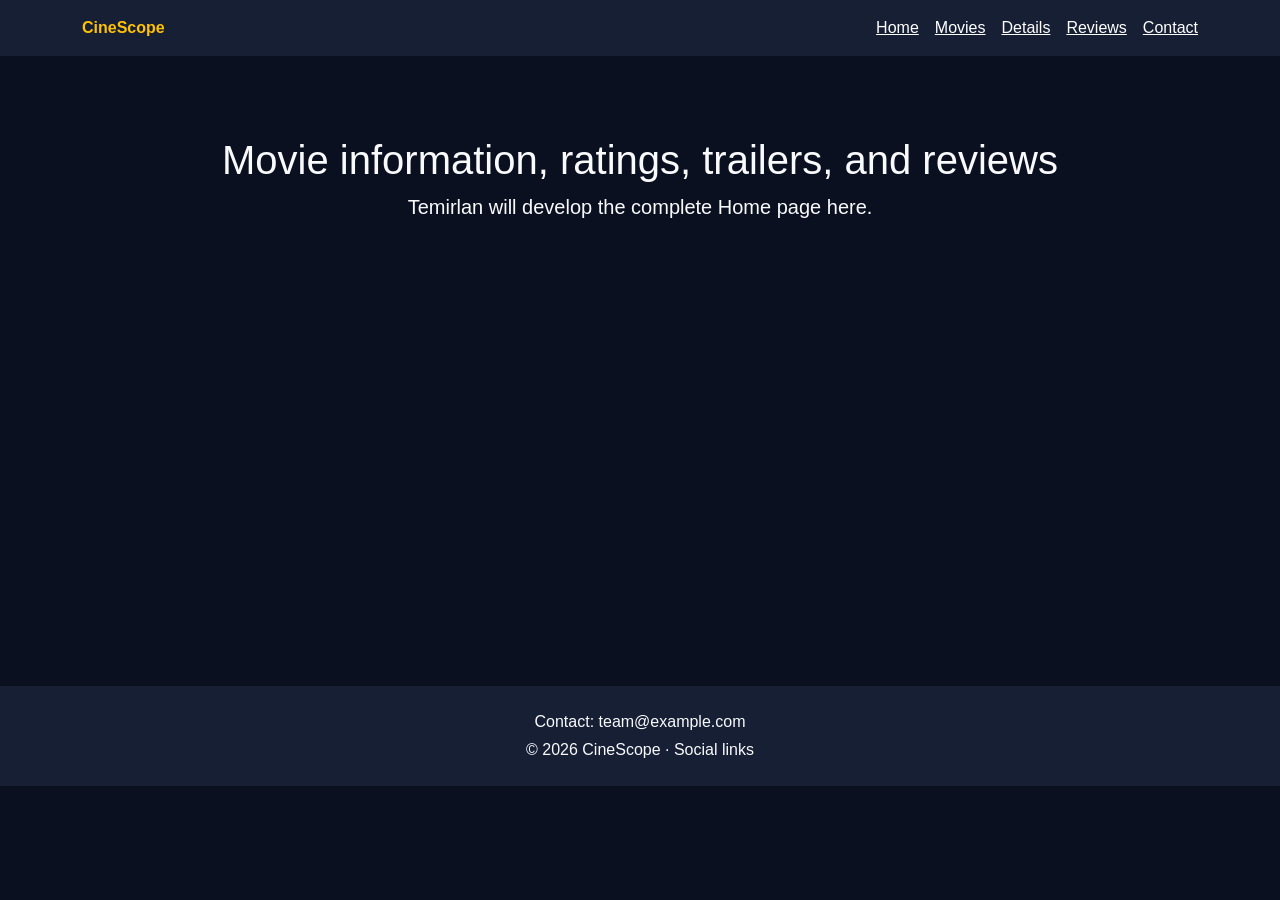
==== index.html @ edc7028c "Initialize movie midterm project" ====
<!doctype html>
<html lang="en">
<head>
  <meta charset="UTF-8">
  <meta name="viewport" content="width=device-width, initial-scale=1">
  <title>CineScope | Home</title>
  <link href="https://cdn.jsdelivr.net/npm/bootstrap@5.3.3/dist/css/bootstrap.min.css" rel="stylesheet">
  <link rel="stylesheet" href="css/style.css">
</head>
<body>
  <header class="site-header">
    <nav class="site-navigation container py-3" aria-label="Main navigation">
      <a class="navbar-brand text-warning fw-bold" href="index.html">CineScope</a>
      <div class="d-flex flex-wrap gap-3">
        <a class="text-white" href="index.html">Home</a>
        <a class="text-white" href="movies.html">Movies</a>
        <a class="text-white" href="movie-details.html">Details</a>
        <a class="text-white" href="reviews.html">Reviews</a>
        <a class="text-white" href="contact.html">Contact</a>
      </div>
    </nav>
  </header>
  <main class="placeholder-page container">
    <h1>Movie information, ratings, trailers, and reviews</h1>
    <p class="lead">Temirlan will develop the complete Home page here.</p>
  </main>
  <footer class="site-footer py-4">
    <div class="container text-center">
      <p class="mb-1">Contact: team@example.com</p>
      <p class="mb-0">© 2026 CineScope · Social links</p>
    </div>
  </footer>
  <script src="https://cdn.jsdelivr.net/npm/bootstrap@5.3.3/dist/js/bootstrap.bundle.min.js"></script>
</body>
</html>
---- css/style.css ----
:root {
  --color-bg: #0b1020;
  --color-surface: #171f35;
  --color-accent: #f5c518;
  --color-text: #f8fafc;
  --font-size-base: 1rem;
}

* {
  box-sizing: border-box;
}

body {
  margin: 0;
  color: var(--color-text);
  background: var(--color-bg);
  font-family: Arial, sans-serif;
}

main {
  min-height: 70vh;
}

.site-header,
.site-footer {
  background: var(--color-surface);
}

.site-navigation {
  display: flex;
  align-items: center;
  justify-content: space-between;
  gap: 1rem;
}

.placeholder-page {
  padding: 5rem 1rem;
  text-align: center;
}

a:focus-visible,
button:focus-visible,
input:focus-visible,
textarea:focus-visible {
  outline: 3px solid var(--color-accent);
  outline-offset: 3px;
}

@media (max-width: 767.98px) {
  .placeholder-page {
    padding: 3rem 1rem;
  }
}
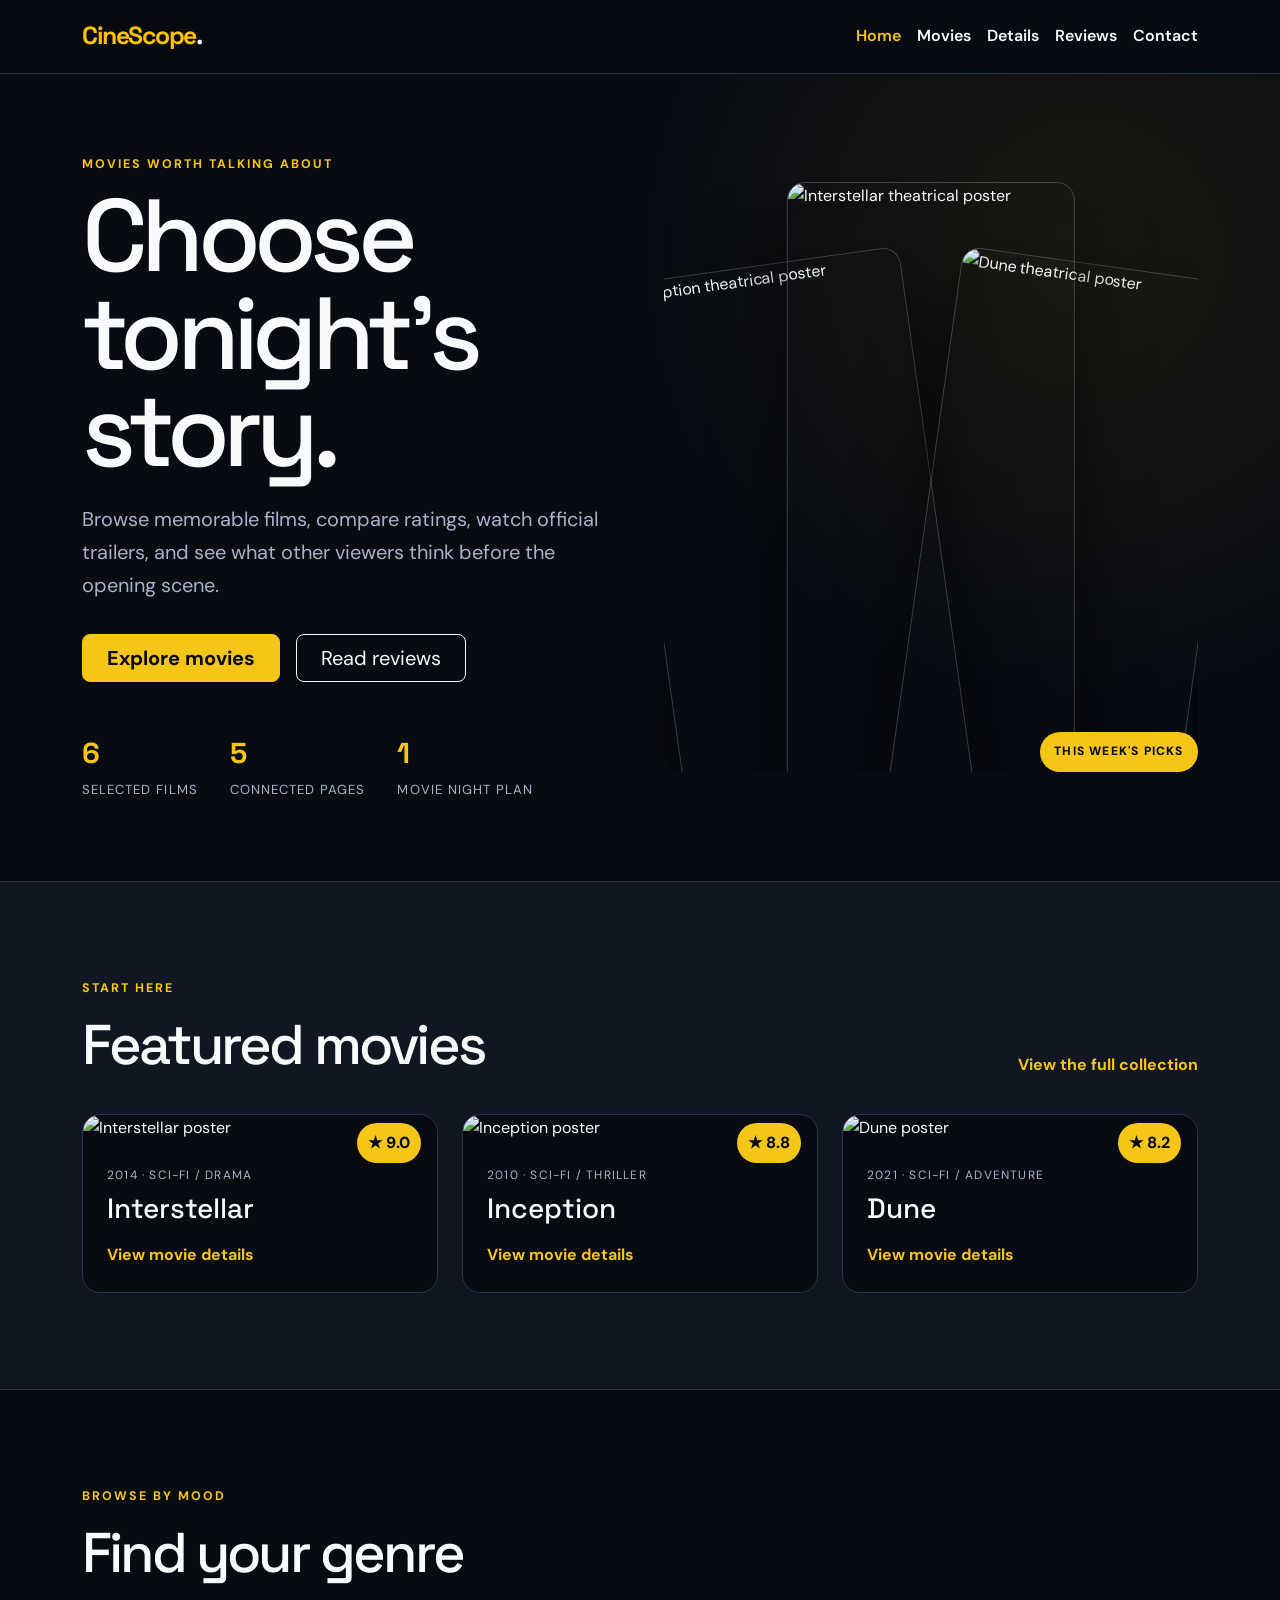
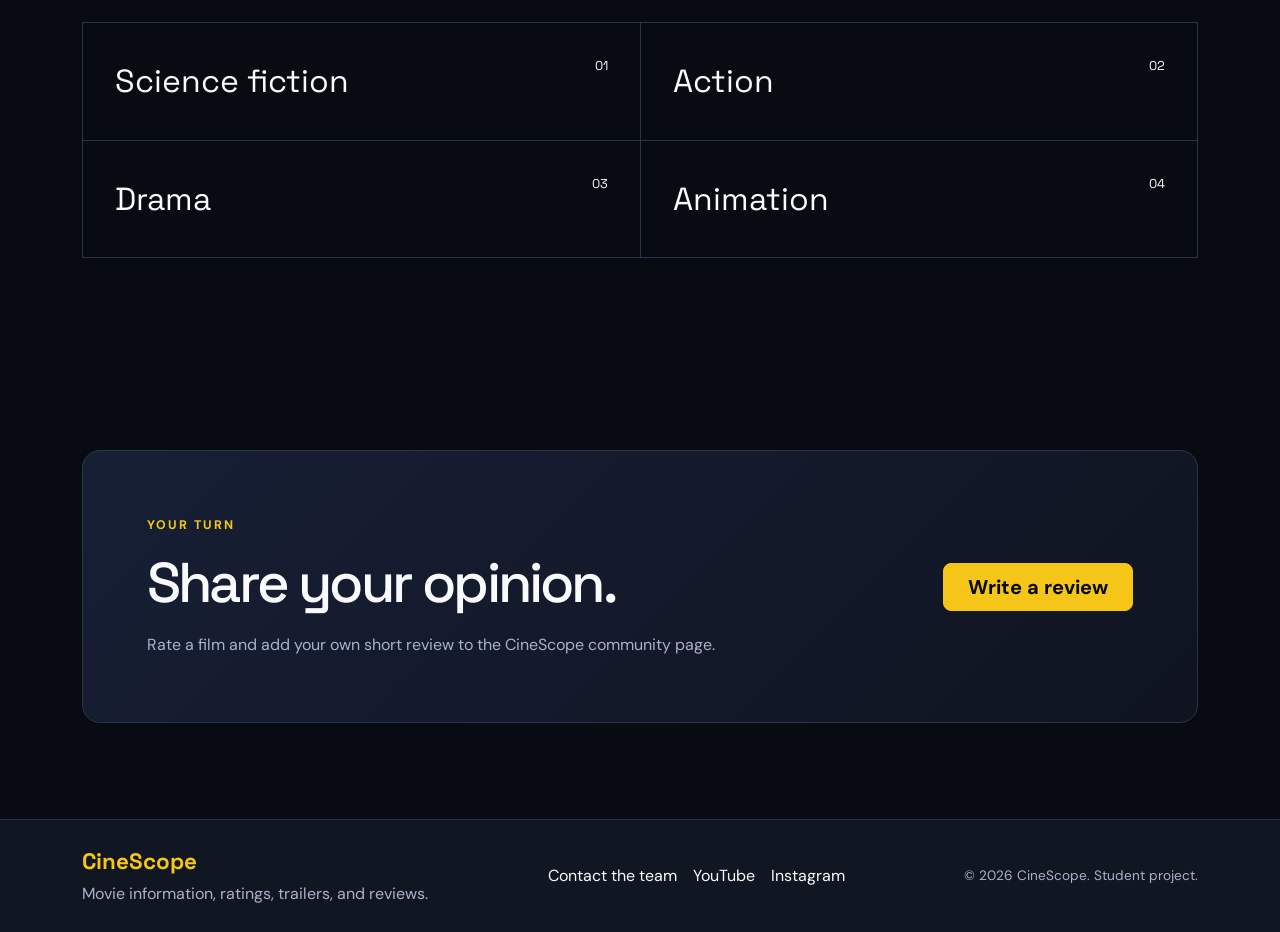
==== commit 8a07fbc6: "Complete Temirlan pages and project documentation" ====
--- a/index.html
+++ b/index.html
@@ -3,34 +3,116 @@
 <head>
   <meta charset="UTF-8">
   <meta name="viewport" content="width=device-width, initial-scale=1">
+  <meta name="description" content="CineScope is a student movie website with film information, ratings, trailers, and reviews.">
   <title>CineScope | Home</title>
+  <link rel="preconnect" href="https://fonts.googleapis.com">
+  <link rel="preconnect" href="https://fonts.gstatic.com" crossorigin>
+  <link href="https://fonts.googleapis.com/css2?family=DM+Sans:wght@400;500;600;700&amp;family=Space+Grotesk:wght@500;600;700&amp;display=swap" rel="stylesheet">
   <link href="https://cdn.jsdelivr.net/npm/bootstrap@5.3.3/dist/css/bootstrap.min.css" rel="stylesheet">
   <link rel="stylesheet" href="css/style.css">
 </head>
-<body>
+<body class="home-page">
+  <a class="skip-link" href="#main-content">Skip to content</a>
+
   <header class="site-header">
     <nav class="site-navigation container py-3" aria-label="Main navigation">
-      <a class="navbar-brand text-warning fw-bold" href="index.html">CineScope</a>
-      <div class="d-flex flex-wrap gap-3">
-        <a class="text-white" href="index.html">Home</a>
-        <a class="text-white" href="movies.html">Movies</a>
-        <a class="text-white" href="movie-details.html">Details</a>
-        <a class="text-white" href="reviews.html">Reviews</a>
-        <a class="text-white" href="contact.html">Contact</a>
+      <a class="navbar-brand text-warning fw-bold" href="index.html">CineScope<span class="brand-dot" aria-hidden="true">.</span></a>
+      <div class="nav-links d-flex flex-wrap gap-3">
+        <a href="index.html" aria-current="page">Home</a>
+        <a href="movies.html">Movies</a>
+        <a href="movie-details.html">Details</a>
+        <a href="reviews.html">Reviews</a>
+        <a href="contact.html">Contact</a>
       </div>
     </nav>
   </header>
-  <main class="placeholder-page container">
-    <h1>Movie information, ratings, trailers, and reviews</h1>
-    <p class="lead">Temirlan will develop the complete Home page here.</p>
+
+  <main id="main-content">
+    <section class="hero container">
+      <div class="row align-items-center g-5">
+        <div class="col-12 col-lg-6 hero-copy">
+          <p class="eyebrow">MOVIES WORTH TALKING ABOUT</p>
+          <h1>Choose tonight's story.</h1>
+          <p class="hero-description">Browse memorable films, compare ratings, watch official trailers, and see what other viewers think before the opening scene.</p>
+          <div class="d-flex flex-wrap gap-3">
+            <a class="btn btn-warning btn-lg px-4" href="movies.html">Explore movies</a>
+            <a class="btn btn-outline-light btn-lg px-4" href="reviews.html">Read reviews</a>
+          </div>
+          <ul class="hero-facts" aria-label="Website features">
+            <li><strong>6</strong><span>selected films</span></li>
+            <li><strong>5</strong><span>connected pages</span></li>
+            <li><strong>1</strong><span>movie night plan</span></li>
+          </ul>
+        </div>
+
+        <div class="col-12 col-lg-6">
+          <div class="poster-stage" aria-label="Featured movie posters">
+            <img class="poster poster-left" src="https://image.tmdb.org/t/p/w500/oYuLEt3zVCKq57qu2F8dT7NIa6f.jpg" alt="Inception theatrical poster" width="500" height="750">
+            <img class="poster poster-main" src="https://image.tmdb.org/t/p/w500/gEU2QniE6E77NI6lCU6MxlNBvIx.jpg" alt="Interstellar theatrical poster" width="500" height="750">
+            <img class="poster poster-right" src="https://image.tmdb.org/t/p/w500/d5NXSklXo0qyIYkgV94XAgMIckC.jpg" alt="Dune theatrical poster" width="500" height="750">
+            <span class="poster-label">THIS WEEK'S PICKS</span>
+          </div>
+        </div>
+      </div>
+    </section>
+
+    <section class="featured-section section-space">
+      <div class="container">
+        <div class="section-heading">
+          <div><p class="eyebrow">START HERE</p><h2>Featured movies</h2></div>
+          <a class="text-link" href="movies.html">View the full collection</a>
+        </div>
+
+        <div class="row g-4">
+          <div class="col-12 col-md-6 col-lg-4">
+            <article class="feature-card">
+              <img src="https://image.tmdb.org/t/p/w500/gEU2QniE6E77NI6lCU6MxlNBvIx.jpg" alt="Interstellar poster" width="500" height="750" loading="lazy">
+              <div class="feature-card-body"><span class="score">★ 9.0</span><p class="movie-year">2014 · SCI-FI / DRAMA</p><h3>Interstellar</h3><a href="movie-details.html#interstellar">View movie details</a></div>
+            </article>
+          </div>
+          <div class="col-12 col-md-6 col-lg-4">
+            <article class="feature-card">
+              <img src="https://image.tmdb.org/t/p/w500/oYuLEt3zVCKq57qu2F8dT7NIa6f.jpg" alt="Inception poster" width="500" height="750" loading="lazy">
+              <div class="feature-card-body"><span class="score">★ 8.8</span><p class="movie-year">2010 · SCI-FI / THRILLER</p><h3>Inception</h3><a href="movie-details.html#inception">View movie details</a></div>
+            </article>
+          </div>
+          <div class="col-12 col-md-6 col-lg-4">
+            <article class="feature-card">
+              <img src="https://image.tmdb.org/t/p/w500/d5NXSklXo0qyIYkgV94XAgMIckC.jpg" alt="Dune poster" width="500" height="750" loading="lazy">
+              <div class="feature-card-body"><span class="score">★ 8.2</span><p class="movie-year">2021 · SCI-FI / ADVENTURE</p><h3>Dune</h3><a href="movie-details.html#dune">View movie details</a></div>
+            </article>
+          </div>
+        </div>
+      </div>
+    </section>
+
+    <section class="genres-section section-space">
+      <div class="container">
+        <div class="section-heading"><div><p class="eyebrow">BROWSE BY MOOD</p><h2>Find your genre</h2></div></div>
+        <div class="genre-grid">
+          <a href="movies.html">Science fiction <span>01</span></a>
+          <a href="movies.html">Action <span>02</span></a>
+          <a href="movies.html">Drama <span>03</span></a>
+          <a href="movies.html">Animation <span>04</span></a>
+        </div>
+      </div>
+    </section>
+
+    <section class="community-section container section-space">
+      <div class="community-panel">
+        <div><p class="eyebrow">YOUR TURN</p><h2>Share your opinion.</h2><p>Rate a film and add your own short review to the CineScope community page.</p></div>
+        <a class="btn btn-warning btn-lg px-4" href="reviews.html">Write a review</a>
+      </div>
+    </section>
   </main>
+
   <footer class="site-footer py-4">
-    <div class="container text-center">
-      <p class="mb-1">Contact: team@example.com</p>
-      <p class="mb-0">© 2026 CineScope · Social links</p>
+    <div class="container footer-content">
+      <div><a class="footer-brand" href="index.html">CineScope</a><p class="mb-0">Movie information, ratings, trailers, and reviews.</p></div>
+      <div class="footer-links"><a href="contact.html">Contact the team</a><a href="https://www.youtube.com/@WarnerBrosPictures" target="_blank" rel="noopener noreferrer">YouTube</a><a href="https://www.instagram.com/warnerbrosentertainment/" target="_blank" rel="noopener noreferrer">Instagram</a></div>
+      <p class="footer-copy mb-0">© 2026 CineScope. Student project.</p>
     </div>
   </footer>
-  <script src="https://cdn.jsdelivr.net/npm/bootstrap@5.3.3/dist/js/bootstrap.bundle.min.js"></script>
 </body>
 </html>
 
--- a/css/style.css
+++ b/css/style.css
@@ -1,54 +1,353 @@
 :root {
-  --color-bg: #0b1020;
-  --color-surface: #171f35;
+  --color-bg: #080b12;
+  --color-surface: #111722;
+  --color-surface-light: #192131;
   --color-accent: #f5c518;
+  --color-accent-soft: #ffe47d;
   --color-text: #f8fafc;
+  --color-muted: #a8b3c9;
+  --color-border: #2b344a;
   --font-size-base: 1rem;
-}
-
-* {
-  box-sizing: border-box;
-}
+  --page-radius: 18px;
+}
+
+* { box-sizing: border-box; }
+html { scroll-behavior: smooth; }
 
 body {
   margin: 0;
-  color: var(--color-text);
-  background: var(--color-bg);
-  font-family: Arial, sans-serif;
-}
-
-main {
-  min-height: 70vh;
-}
-
-.site-header,
-.site-footer {
-  background: var(--color-surface);
+  min-width: 320px;
+  color: var(--color-text);
+  background: radial-gradient(circle at 85% 10%, rgba(245, 197, 24, .08), transparent 28rem), var(--color-bg);
+  font-family: "DM Sans", Arial, sans-serif;
+  font-size: var(--font-size-base);
+  line-height: 1.65;
+}
+
+main { min-height: 70vh; }
+h1, h2, h3, .navbar-brand, .footer-brand { font-family: "Space Grotesk", Arial, sans-serif; }
+a { color: inherit; }
+img { max-width: 100%; }
+
+.site-header {
+  position: sticky;
+  top: 0;
+  z-index: 1000;
+  background: rgba(8, 11, 18, .92);
+  border-bottom: 1px solid var(--color-border);
+  backdrop-filter: blur(14px);
 }
 
 .site-navigation {
   display: flex;
   align-items: center;
   justify-content: space-between;
-  gap: 1rem;
-}
-
-.placeholder-page {
-  padding: 5rem 1rem;
-  text-align: center;
-}
+  gap: 1.5rem;
+}
+
+.navbar-brand {
+  font-size: 1.55rem;
+  letter-spacing: -.06em;
+  text-decoration: none;
+}
+
+.brand-dot { color: var(--color-text); }
+
+.site-navigation a:not(.navbar-brand) {
+  color: var(--color-text);
+  text-decoration: none;
+  font-weight: 600;
+  transition: color .2s ease;
+}
+
+.site-navigation a:hover,
+.site-navigation a[aria-current="page"] { color: var(--color-accent); }
+
+.skip-link {
+  position: fixed;
+  top: -80px;
+  left: 1rem;
+  z-index: 2000;
+  padding: .7rem 1rem;
+  color: #080b12;
+  background: var(--color-accent);
+  border-radius: .5rem;
+  font-weight: 700;
+  transition: top .2s ease;
+}
+
+.skip-link:focus { top: 1rem; }
 
 a:focus-visible,
 button:focus-visible,
 input:focus-visible,
+select:focus-visible,
 textarea:focus-visible {
   outline: 3px solid var(--color-accent);
-  outline-offset: 3px;
+  outline-offset: 4px;
+}
+
+.eyebrow {
+  margin-bottom: .8rem;
+  color: var(--color-accent);
+  font-size: .78rem;
+  font-weight: 700;
+  letter-spacing: .16em;
+}
+
+.section-space { padding-top: 6rem; padding-bottom: 6rem; }
+.hero { padding-top: 5rem; padding-bottom: 5rem; }
+
+.hero h1,
+.contact-intro h1 {
+  max-width: 760px;
+  margin-bottom: 1.5rem;
+  font-size: clamp(3rem, 8vw, 6.5rem);
+  line-height: .95;
+  letter-spacing: -.065em;
+}
+
+.hero-description,
+.contact-intro > p:last-child {
+  max-width: 630px;
+  margin-bottom: 2rem;
+  color: var(--color-muted);
+  font-size: clamp(1.05rem, 2vw, 1.25rem);
+}
+
+.btn-warning {
+  color: #080b12;
+  background: var(--color-accent);
+  border-color: var(--color-accent);
+  font-weight: 700;
+}
+
+.btn-warning:hover { color: #080b12; background: var(--color-accent-soft); border-color: var(--color-accent-soft); }
+
+.hero-facts {
+  display: flex;
+  flex-wrap: wrap;
+  gap: 2rem;
+  margin: 3rem 0 0;
+  padding: 0;
+  list-style: none;
+}
+
+.hero-facts li { display: grid; gap: .1rem; }
+.hero-facts strong { color: var(--color-accent); font-family: "Space Grotesk", Arial, sans-serif; font-size: 1.8rem; }
+.hero-facts span { color: var(--color-muted); font-size: .82rem; text-transform: uppercase; letter-spacing: .08em; }
+
+.poster-stage { position: relative; min-height: 590px; overflow: hidden; border-radius: var(--page-radius); }
+
+.poster {
+  position: absolute;
+  width: min(54%, 310px);
+  aspect-ratio: 2 / 3;
+  object-fit: cover;
+  border: 1px solid rgba(255, 255, 255, .2);
+  border-radius: var(--page-radius);
+  box-shadow: 0 30px 70px rgba(0, 0, 0, .55);
+}
+
+.poster-main { top: 0; left: 50%; z-index: 3; transform: translateX(-50%); }
+.poster-left { top: 5rem; left: 0; z-index: 1; transform: rotate(-8deg); }
+.poster-right { top: 5rem; right: 0; z-index: 2; transform: rotate(8deg); }
+
+.poster-label {
+  position: absolute;
+  right: 0;
+  bottom: 0;
+  z-index: 5;
+  padding: .65rem .9rem;
+  color: #080b12;
+  background: var(--color-accent);
+  border-radius: 999px;
+  font-size: .75rem;
+  font-weight: 800;
+  letter-spacing: .1em;
+}
+
+.featured-section {
+  background: var(--color-surface);
+  border-top: 1px solid var(--color-border);
+  border-bottom: 1px solid var(--color-border);
+}
+
+.section-heading {
+  display: flex;
+  align-items: end;
+  justify-content: space-between;
+  gap: 1rem;
+  margin-bottom: 2.2rem;
+}
+
+.section-heading h2,
+.community-panel h2,
+.contact-layout h2 {
+  margin: 0;
+  font-size: clamp(2rem, 5vw, 3.5rem);
+  letter-spacing: -.05em;
+}
+
+.text-link { color: var(--color-accent); font-weight: 700; text-decoration: none; }
+
+.feature-card {
+  position: relative;
+  height: 100%;
+  overflow: hidden;
+  background: var(--color-bg);
+  border: 1px solid var(--color-border);
+  border-radius: var(--page-radius);
+  transition: transform .25s ease, border-color .25s ease;
+}
+
+.feature-card:hover { transform: translateY(-8px); border-color: var(--color-accent); }
+.feature-card img { width: 100%; aspect-ratio: 16 / 10; object-fit: cover; object-position: center 24%; }
+.feature-card-body { position: relative; padding: 1.5rem; }
+.feature-card h3 { margin-bottom: 1rem; font-size: 1.75rem; }
+.feature-card a { color: var(--color-accent); font-weight: 700; text-decoration: none; }
+
+.score {
+  position: absolute;
+  top: -1.2rem;
+  right: 1rem;
+  padding: .45rem .7rem;
+  color: #080b12;
+  background: var(--color-accent);
+  border-radius: 999px;
+  font-weight: 800;
+}
+
+.movie-year { margin-bottom: .4rem; color: var(--color-muted); font-size: .75rem; letter-spacing: .1em; }
+
+.genre-grid {
+  display: grid;
+  grid-template-columns: repeat(2, minmax(0, 1fr));
+  border-top: 1px solid var(--color-border);
+  border-left: 1px solid var(--color-border);
+}
+
+.genre-grid a {
+  display: flex;
+  justify-content: space-between;
+  padding: 2rem;
+  color: var(--color-text);
+  border-right: 1px solid var(--color-border);
+  border-bottom: 1px solid var(--color-border);
+  font-family: "Space Grotesk", Arial, sans-serif;
+  font-size: clamp(1.25rem, 3vw, 2rem);
+  text-decoration: none;
+  transition: color .2s ease, background-color .2s ease;
+}
+
+.genre-grid a:hover { color: #080b12; background: var(--color-accent); }
+.genre-grid span { font-size: .8rem; }
+
+.community-panel {
+  display: flex;
+  align-items: center;
+  justify-content: space-between;
+  gap: 2rem;
+  padding: clamp(2rem, 6vw, 4rem);
+  background: linear-gradient(135deg, #171f35, #0f1420);
+  border: 1px solid var(--color-border);
+  border-radius: var(--page-radius);
+}
+
+.community-panel p:not(.eyebrow) { max-width: 620px; margin: 1rem 0 0; color: var(--color-muted); }
+
+.site-footer { color: var(--color-muted); background: var(--color-surface); border-top: 1px solid var(--color-border); }
+
+.footer-content {
+  display: flex;
+  align-items: center;
+  justify-content: space-between;
+  flex-wrap: wrap;
+  gap: 1.25rem 2rem;
+}
+
+.footer-brand { color: var(--color-accent); font-size: 1.4rem; font-weight: 700; text-decoration: none; }
+.footer-links { display: flex; flex-wrap: wrap; gap: 1rem; }
+.footer-links a { color: var(--color-text); text-decoration: none; }
+.footer-links a:hover { color: var(--color-accent); }
+.footer-copy { font-size: .85rem; }
+
+.contact-main { padding-bottom: 6rem; }
+.contact-intro { padding-bottom: 6rem; border-bottom: 1px solid var(--color-border); }
+.contact-intro h1 span { color: var(--color-accent); }
+.team-section { padding: 6rem 0; }
+
+.team-card {
+  position: relative;
+  height: 100%;
+  padding: 2rem;
+  background: var(--color-surface);
+  border: 1px solid var(--color-border);
+  border-radius: var(--page-radius);
+}
+
+.team-card:nth-child(odd) { background: linear-gradient(145deg, var(--color-surface-light), var(--color-surface)); }
+.team-card h3 { margin: 2rem 0 .5rem; font-size: 1.5rem; }
+.member-number, .member-role { color: var(--color-accent); font-weight: 700; }
+.team-card p:last-child { color: var(--color-muted); }
+
+.contact-layout {
+  display: grid;
+  grid-template-columns: minmax(0, .9fr) minmax(0, 1.1fr);
+  gap: clamp(2rem, 7vw, 6rem);
+  padding-top: 6rem;
+}
+
+.contact-details > p:not(.eyebrow) { color: var(--color-muted); }
+.contact-list { margin-top: 3rem; }
+.contact-list div { padding: 1rem 0; border-bottom: 1px solid var(--color-border); }
+.contact-list dt { color: var(--color-muted); font-size: .75rem; text-transform: uppercase; letter-spacing: .1em; }
+.contact-list dd { margin: .25rem 0 0; }
+.contact-list a { color: var(--color-accent); }
+
+.contact-form {
+  padding: clamp(1.5rem, 5vw, 3rem);
+  background: var(--color-surface);
+  border: 1px solid var(--color-border);
+  border-radius: var(--page-radius);
+}
+
+.form-label { font-weight: 700; }
+
+.form-control,
+.form-select {
+  min-height: 3.25rem;
+  color: var(--color-text);
+  background: var(--color-bg);
+  border: 1px solid var(--color-border);
+}
+
+.form-control::placeholder { color: #75819a; }
+
+.form-control:focus,
+.form-select:focus {
+  color: var(--color-text);
+  background: var(--color-bg);
+  border-color: var(--color-accent);
+  box-shadow: 0 0 0 .25rem rgba(245, 197, 24, .15);
+}
+
+@media (max-width: 991.98px) {
+  .hero { padding-top: 4rem; }
+  .poster-stage { min-height: 520px; }
+  .contact-layout { grid-template-columns: 1fr; }
 }
 
 @media (max-width: 767.98px) {
-  .placeholder-page {
-    padding: 3rem 1rem;
-  }
-}
-
+  .section-space, .team-section, .contact-layout { padding-top: 4rem; padding-bottom: 4rem; }
+  .site-navigation { align-items: flex-start; flex-direction: column; }
+  .nav-links { width: 100%; gap: .75rem 1rem !important; }
+  .hero { padding-top: 3rem; padding-bottom: 3rem; }
+  .hero h1, .contact-intro h1 { font-size: clamp(2.8rem, 16vw, 4.6rem); }
+  .poster-stage { min-height: 420px; }
+  .poster { width: 52%; }
+  .poster-left, .poster-right { top: 3.5rem; }
+  .section-heading, .community-panel, .footer-content { align-items: flex-start; flex-direction: column; }
+  .genre-grid { grid-template-columns: 1fr; }
+  .contact-intro { padding-bottom: 4rem; }
+}
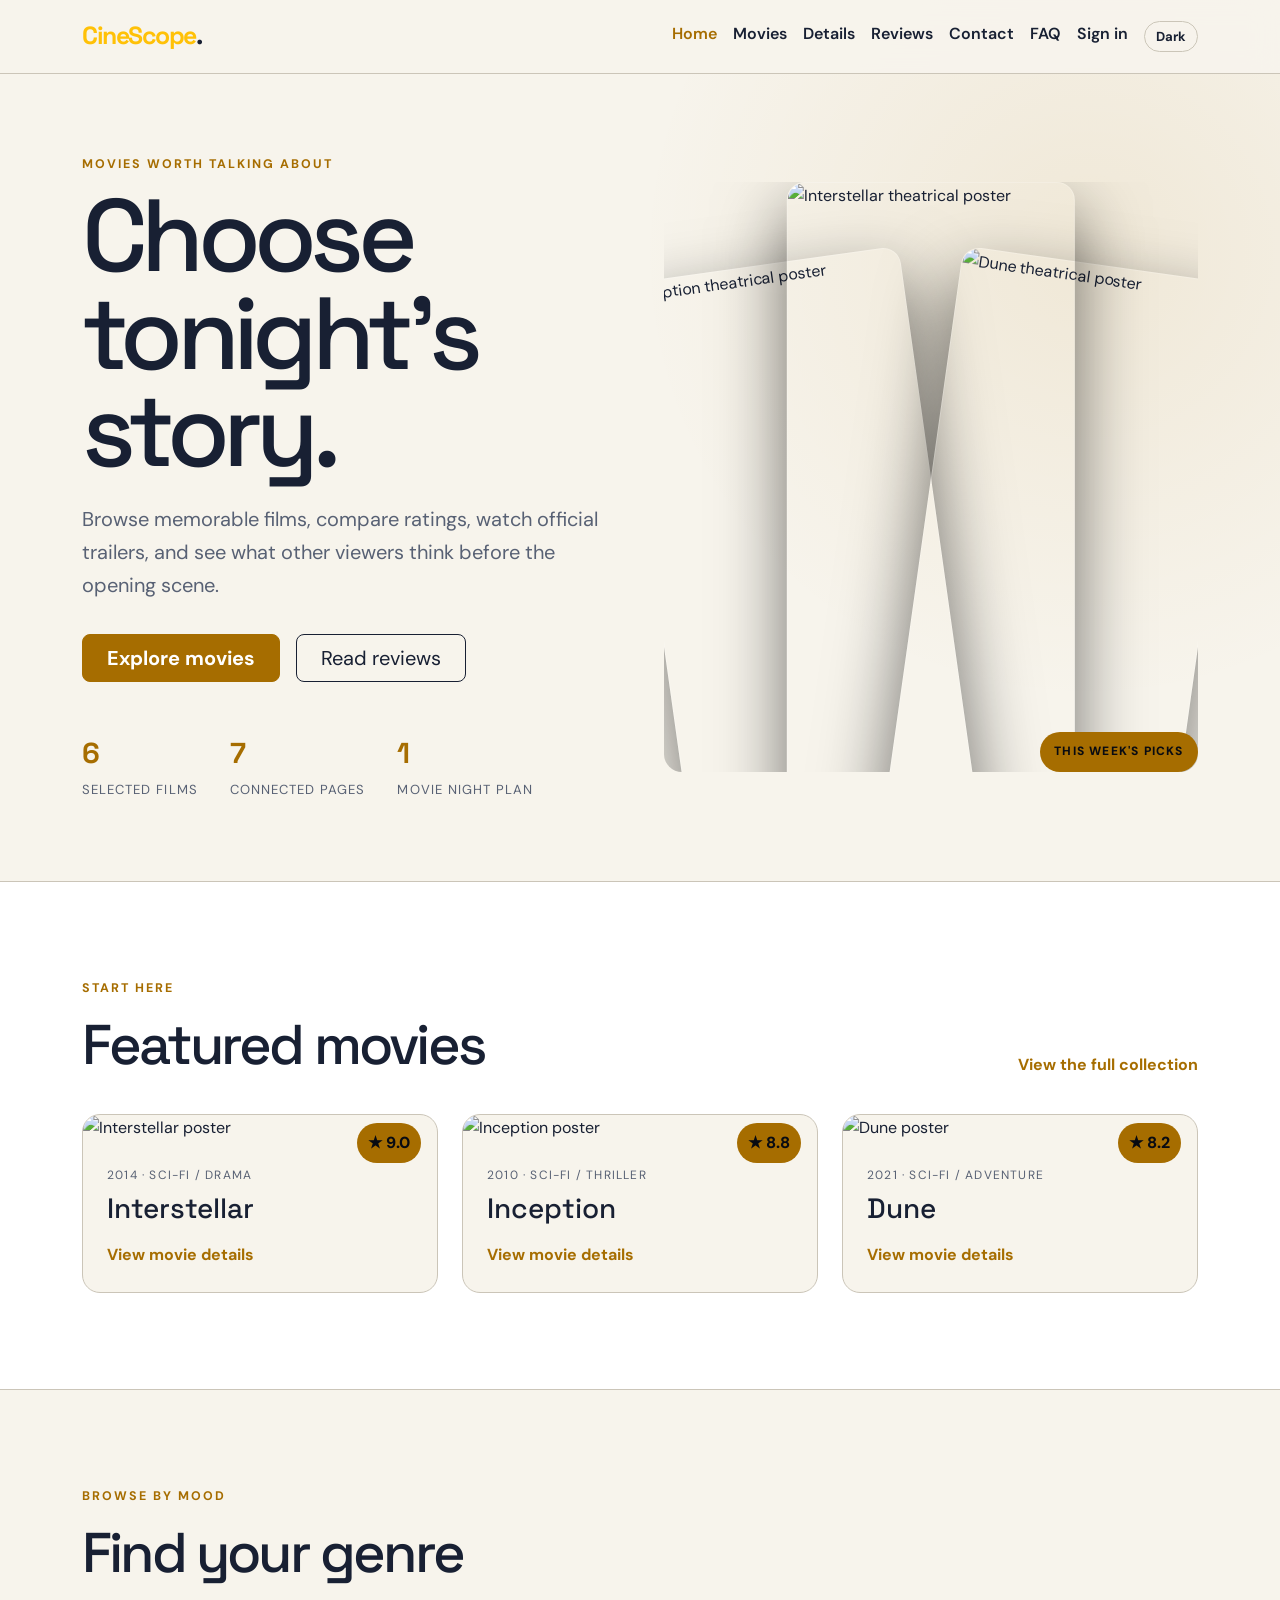
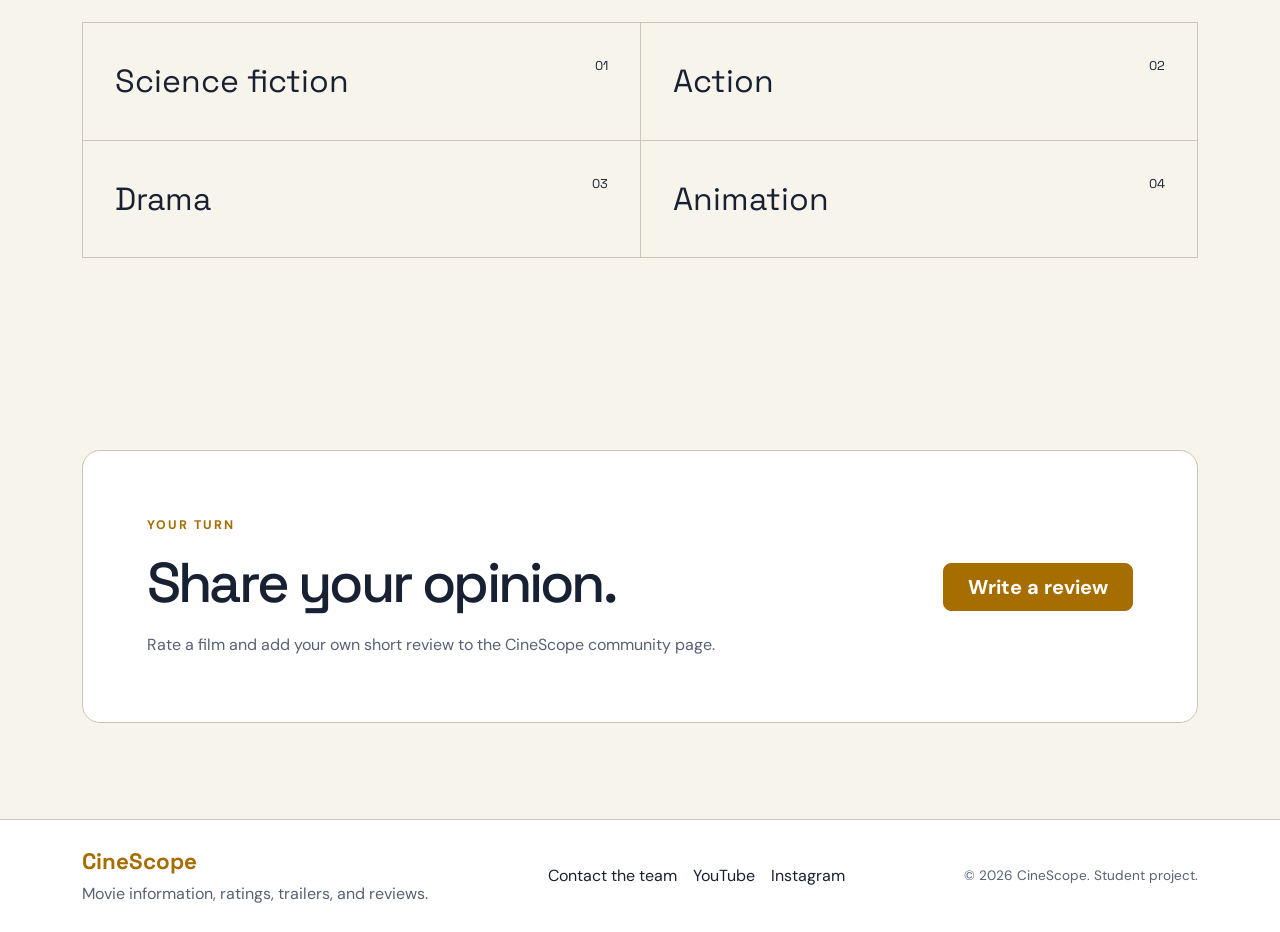
==== commit f87ee159: "Connect final pages and add themes and movie API setup" ====
--- a/index.html
+++ b/index.html
@@ -10,6 +10,7 @@
   <link href="https://fonts.googleapis.com/css2?family=DM+Sans:wght@400;500;600;700&amp;family=Space+Grotesk:wght@500;600;700&amp;display=swap" rel="stylesheet">
   <link href="https://cdn.jsdelivr.net/npm/bootstrap@5.3.3/dist/css/bootstrap.min.css" rel="stylesheet">
   <link rel="stylesheet" href="css/style.css">
+  <script src="js/main.js" defer></script>
 </head>
 <body class="home-page">
   <a class="skip-link" href="#main-content">Skip to content</a>
@@ -23,6 +24,8 @@
         <a href="movie-details.html">Details</a>
         <a href="reviews.html">Reviews</a>
         <a href="contact.html">Contact</a>
+        <a href="faq.html">FAQ</a>
+        <a href="signin.html" data-account-link>Sign in</a>
       </div>
     </nav>
   </header>
@@ -40,7 +43,7 @@
           </div>
           <ul class="hero-facts" aria-label="Website features">
             <li><strong>6</strong><span>selected films</span></li>
-            <li><strong>5</strong><span>connected pages</span></li>
+            <li><strong>7</strong><span>connected pages</span></li>
             <li><strong>1</strong><span>movie night plan</span></li>
           </ul>
         </div>
--- a/css/style.css
+++ b/css/style.css
@@ -7,9 +7,32 @@
   --color-text: #f8fafc;
   --color-muted: #a8b3c9;
   --color-border: #2b344a;
+  --header-bg: rgba(8, 11, 18, .92);
   --font-size-base: 1rem;
   --page-radius: 18px;
 }
+
+html[data-theme="light"] {
+  --color-bg: #f7f4ec;
+  --color-surface: #ffffff;
+  --color-surface-light: #eee9dc;
+  --color-accent: #a66d00;
+  --color-accent-soft: #d99b19;
+  --color-text: #182033;
+  --color-muted: #586174;
+  --color-border: #cbc5b8;
+  --header-bg: rgba(247, 244, 236, .94);
+  color-scheme: light;
+}
+
+html[data-theme="dark"] { color-scheme: dark; }
+
+html[data-theme="light"] .community-panel { background: var(--color-surface); }
+html[data-theme="light"] .btn-warning,
+html[data-theme="light"] .account-button:not(.account-button-secondary),
+html[data-theme="light"] .btn-submit { color: #fff; }
+html[data-theme="light"] .account-field-error { color: #a42121; }
+.site-navigation { flex-wrap: wrap; }
 
 * { box-sizing: border-box; }
 html { scroll-behavior: smooth; }
@@ -24,6 +47,15 @@
   line-height: 1.65;
 }
 
+html[data-theme="light"] body {
+  background: radial-gradient(circle at 85% 10%, rgba(166, 109, 0, .09), transparent 28rem), var(--color-bg);
+}
+
+html[data-theme="light"] .btn-outline-light {
+  color: var(--color-text);
+  border-color: var(--color-text);
+}
+
 main { min-height: 70vh; }
 h1, h2, h3, .navbar-brand, .footer-brand { font-family: "Space Grotesk", Arial, sans-serif; }
 a { color: inherit; }
@@ -33,10 +65,39 @@
   position: sticky;
   top: 0;
   z-index: 1000;
-  background: rgba(8, 11, 18, .92);
+  background: var(--header-bg);
   border-bottom: 1px solid var(--color-border);
   backdrop-filter: blur(14px);
 }
+
+.theme-toggle {
+  padding: .25rem .7rem;
+  color: var(--color-text);
+  background: transparent;
+  border: 1px solid var(--color-border);
+  border-radius: 999px;
+  font: inherit;
+  font-size: .82rem;
+  font-weight: 700;
+  cursor: pointer;
+}
+
+.theme-toggle:hover {
+  color: var(--color-bg);
+  background: var(--color-accent);
+  border-color: var(--color-accent);
+}
+
+.ai-disclosure {
+  margin-top: 4rem;
+  padding: 1.5rem;
+  color: var(--color-muted);
+  background: var(--color-surface);
+  border: 1px solid var(--color-border);
+  border-radius: var(--page-radius);
+}
+
+.ai-disclosure strong { color: var(--color-text); }
 
 .site-navigation {
   display: flex;
@@ -312,6 +373,49 @@
   border-radius: var(--page-radius);
 }
 
+.registration-section {
+  display: grid;
+  grid-template-columns: minmax(0, .9fr) minmax(0, 1.1fr);
+  gap: clamp(2rem, 7vw, 6rem);
+  padding-top: 6rem;
+}
+
+.registration-copy > p:not(.eyebrow) { color: var(--color-muted); }
+
+.registration-form {
+  padding: clamp(1.5rem, 5vw, 3rem);
+  background: var(--color-surface);
+  border: 1px solid var(--color-border);
+  border-radius: var(--page-radius);
+}
+
+.field-feedback {
+  min-height: 1.4rem;
+  margin-top: .35rem;
+  color: var(--color-muted);
+  font-size: .85rem;
+}
+
+.password-strength {
+  height: .45rem;
+  margin-top: .75rem;
+  overflow: hidden;
+  background: var(--color-border);
+  border-radius: 999px;
+}
+
+#password-strength-bar {
+  display: block;
+  width: 0;
+  height: 100%;
+  background: #dc3545;
+  transition: width .2s ease, background-color .2s ease;
+}
+
+#password-strength-bar.medium { background: #ffc107; }
+#password-strength-bar.strong { background: #198754; }
+.strength-text { margin-top: .45rem; color: var(--color-muted); font-size: .85rem; }
+
 .form-label { font-weight: 700; }
 
 .form-control,
@@ -335,11 +439,11 @@
 @media (max-width: 991.98px) {
   .hero { padding-top: 4rem; }
   .poster-stage { min-height: 520px; }
-  .contact-layout { grid-template-columns: 1fr; }
+  .contact-layout, .registration-section { grid-template-columns: 1fr; }
 }
 
 @media (max-width: 767.98px) {
-  .section-space, .team-section, .contact-layout { padding-top: 4rem; padding-bottom: 4rem; }
+  .section-space, .team-section, .contact-layout, .registration-section { padding-top: 4rem; padding-bottom: 4rem; }
   .site-navigation { align-items: flex-start; flex-direction: column; }
   .nav-links { width: 100%; gap: .75rem 1rem !important; }
   .hero { padding-top: 3rem; padding-bottom: 3rem; }
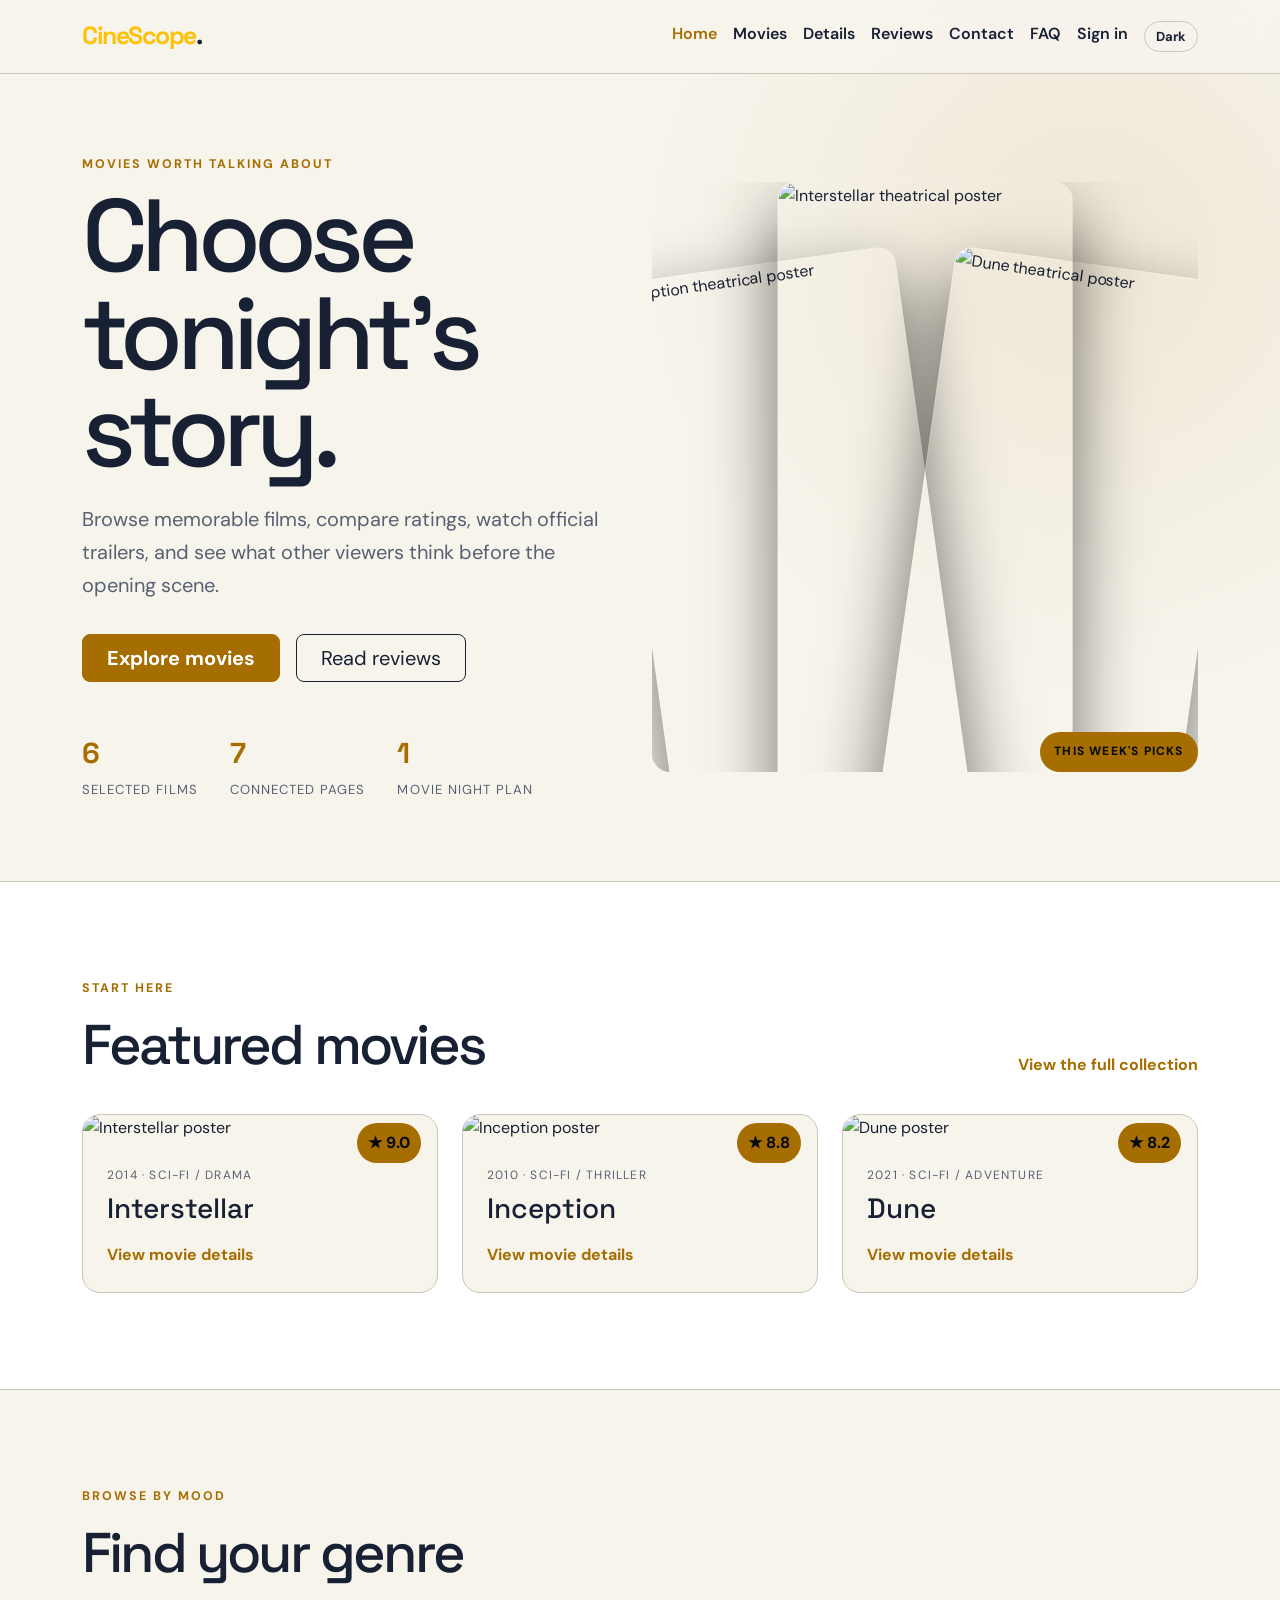
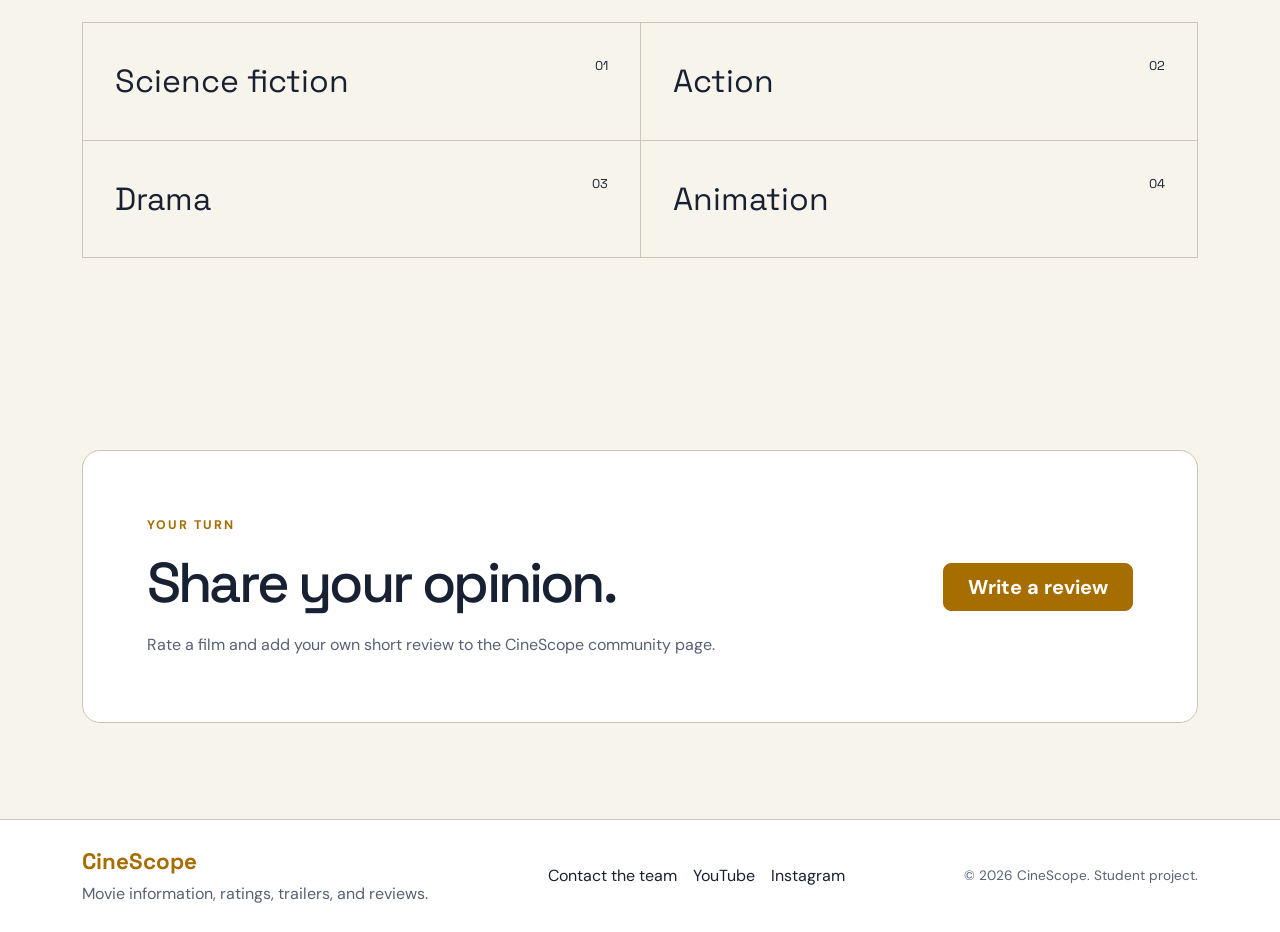
==== commit 7f94a9f2: "Finish final report and sync movie worker" ====
--- a/index.html
+++ b/index.html
@@ -32,7 +32,7 @@
 
   <main id="main-content">
     <section class="hero container">
-      <div class="row align-items-center g-5">
+      <div class="row align-items-center gx-4 gy-5">
         <div class="col-12 col-lg-6 hero-copy">
           <p class="eyebrow">MOVIES WORTH TALKING ABOUT</p>
           <h1>Choose tonight's story.</h1>
